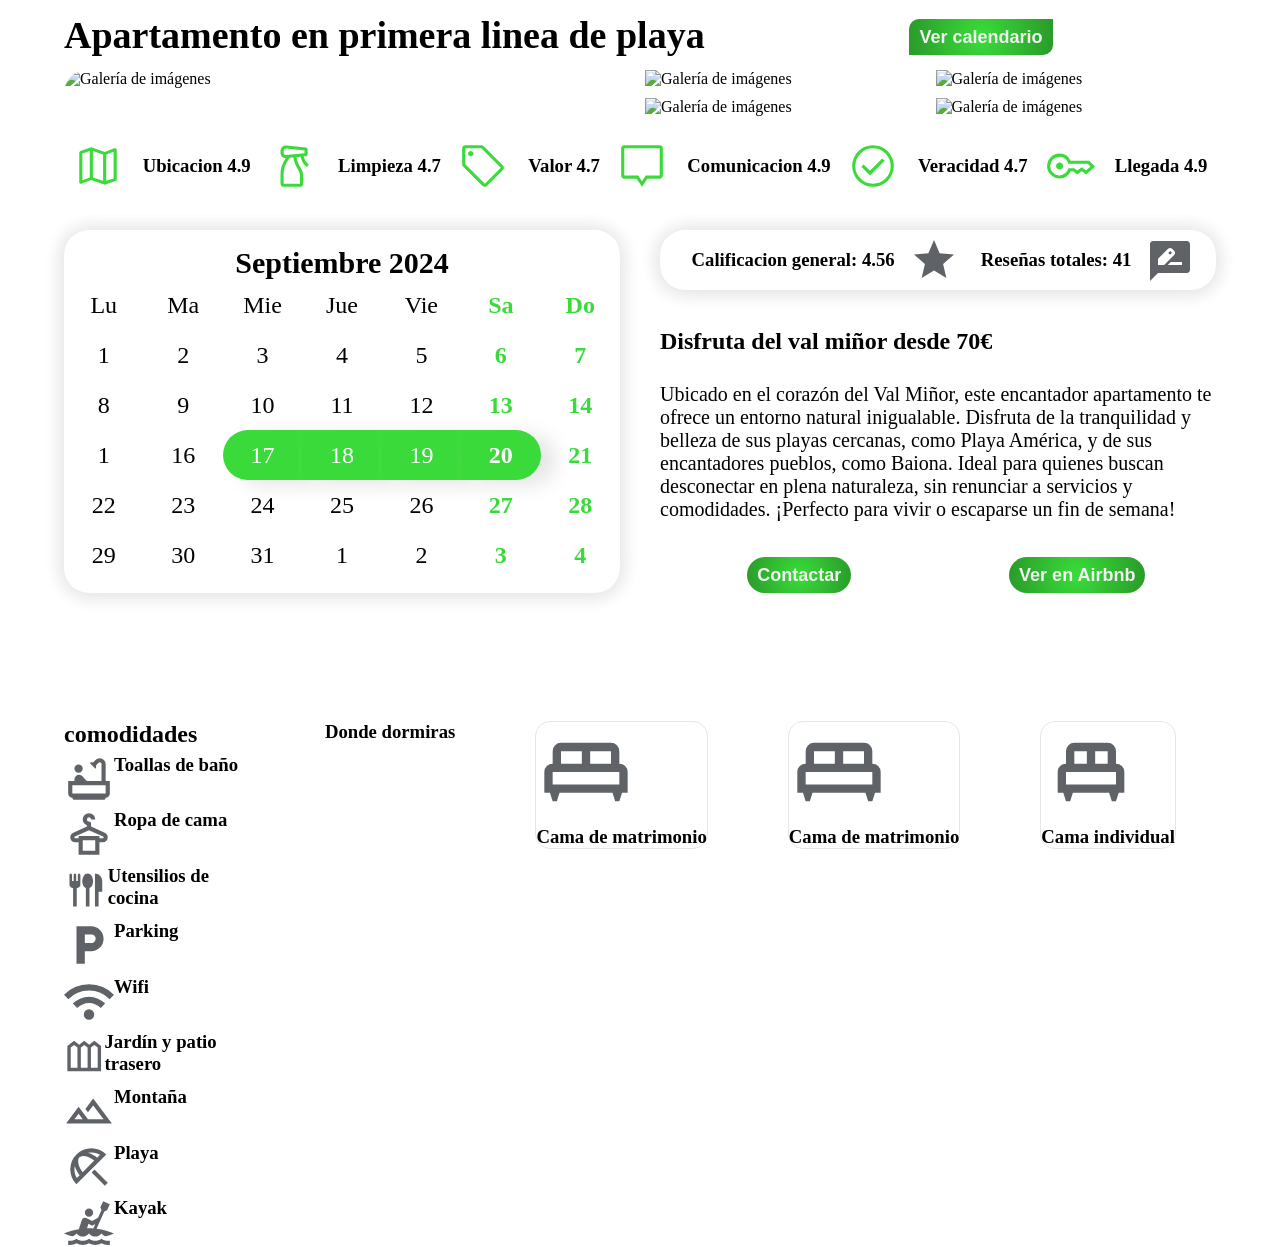
==== main.html @ 30005e89 "primer commit" ====
<!DOCTYPE html>
<html lang="en">
<head>
    <meta charset="UTF-8">
    <meta name="viewport" content="width=device-width, initial-scale=1.0">
    <link rel="stylesheet" href="./styles.css">
    <script src="./index.js"></script>
    <title>Apartamento en primera linea de playa</title>
</head>
<body>



    <nav>

        <h1>Apartamento en primera linea de playa</h1> 
        <button><a href="#calendario">Ver calendario</a></button>
    
    </nav>




    <div class="contenedor">
        <figure class="imagen-grande">
          <img id="imagen-principal" src="../Proyectos/ProyectosPropios/webpiso/imagenes/Panoramica.png" alt="Galería de imágenes" />
        </figure>
        <figure>
          <img src="../Proyectos/ProyectosPropios/webpiso/imagenes/Habitacion1.jpg" alt="Galería de imágenes" />
        </figure>
        <figure>
          <img id="imagen-arriba-derecha" src="../Proyectos/ProyectosPropios/webpiso/imagenes/Habitacion2.png" alt="Galería de imágenes" />
        </figure>
        <figure>
          <img src="../Proyectos/ProyectosPropios/webpiso/imagenes/Habitacion3.png" alt="Galería de imágenes" />
        </figure>
        <figure>
          <img id="imagen-abajo-derecha" src="../Proyectos/ProyectosPropios/webpiso/imagenes/Salon.png" alt="Galería de imágenes" />
        </figure>
      </div>
      



    <div id="valoraciones">
        <div><svg height="50px" viewBox="0 -960 960 960" width="50px" fill="#39DA39"><path d="m612-120-263-93-179 71q-17 9-33.5-1T120-173v-558q0-13 7.5-23t19.5-15l202-71 263 92 178-71q17-8 33.5 1.5T840-788v565q0 11-7.5 19T814-192l-202 72Zm-34-75v-505l-196-66v505l196 66Zm60 0 142-47v-512l-142 54v505Zm-458-12 142-54v-505l-142 47v512Zm458-493v505-505Zm-316-66v505-505Z"/></svg>
            <h3>Ubicacion 4.9</h3></div>  
        <div><svg height="50px" viewBox="0 -960 960 960" width="50px" fill="#39DA39"><path d="M300-80q-24 0-42-18t-18-42v-185q0-81 24-156.5T342-631q-45 2-73.5-27.5T240-728v-48q0-45 34.5-74t76.5-25l377 40q16 2 24.5 15.5T761-795v86q0 17-9 27.5T728-669l-44 4q9 49 36 88.5t60 64.5l-30 50q-46-26-79.5-82.5T624-659l-77 9q8 60 31 113.5T637-426q19 29 28.5 66.5T675-286v146q0 24-18 42t-42 18H300Zm1-696v48q0 20 15.5 30.5T349-690l352-37v-51l-352-37q-17-2-32.5 8.5T301-776Zm-1 636h315v-146q0-27-7-54.5T587-392q-41-69-63.5-122T487-644l-68 7-31 44q-45 63-66.5 128T300-325v185Zm0 0h315-315Z"/></svg>
            <h3>Limpieza  4.7</h3></div>
        <div><svg height="50px" viewBox="0 -960 960 960" width="50px" fill="#39DA39"><path d="M863-404 557-97q-9 8.5-20.25 12.75T514.25-80Q503-80 492-84.5T472-97L98-472q-8-8-13-18.96-5-10.95-5-23.04v-306q0-24.75 17.63-42.38Q115.25-880 140-880h307q12.07 0 23.39 4.87Q481.7-870.25 490-862l373 373q9.39 9 13.7 20.25 4.3 11.25 4.3 22.5t-4.5 22.75Q872-412 863-404ZM516-138l306-307-375-375H140v304l376 378ZM245-664q21 0 36.5-15.5T297-716q0-21-15.5-36.5T245-768q-21 0-36.5 15.5T193-716q0 21 15.5 36.5T245-664Zm236 185Z"/></svg>
            <h3>Valor 4.7</h3></div>
        <div><svg height="50px" viewBox="0 -960 960 960" width="50px" fill="#39DA39"><path d="M480-80 376-237H140q-24.75 0-42.37-17.63Q80-272.25 80-297v-523q0-24.75 17.63-42.38Q115.25-880 140-880h680q24.75 0 42.38 17.62Q880-844.75 880-820v523q0 24.75-17.62 42.37Q844.75-237 820-237H584L480-80Zm0-108 72-109h268v-523H140v523h268l72 109Zm0-371Z"/></svg>
            <h3>Comunicacion 4.9</h3></div>
        <div><svg height="50px" viewBox="0 -960 960 960" width="50px" fill="#39DA39"><path d="m421-298 283-283-46-45-237 237-120-120-45 45 165 166Zm59 218q-82 0-155-31.5t-127.5-86Q143-252 111.5-325T80-480q0-83 31.5-156t86-127Q252-817 325-848.5T480-880q83 0 156 31.5T763-763q54 54 85.5 127T880-480q0 82-31.5 155T763-197.5q-54 54.5-127 86T480-80Zm0-60q142 0 241-99.5T820-480q0-142-99-241t-241-99q-141 0-240.5 99T140-480q0 141 99.5 240.5T480-140Zm0-340Z"/></svg>
            <h3>Veracidad 4.7</h3></div>
        <div><svg height="50px" viewBox="0 -960 960 960" width="50px" fill="#39DA39"><path d="M280-412q-28 0-48-20t-20-48q0-28 20-48t48-20q28 0 48 20t20 48q0 28-20 48t-48 20Zm0 172q-100 0-170-70T40-480q0-100 70-170t170-70q72 0 126 34t85 103h356l113 113-167 153-88-64-88 64-75-60h-51q-25 60-78.5 98.5T280-240Zm0-60q58 0 107-38.5t63-98.5h114l54 45 88-63 82 62 85-79-51-51H450q-12-56-60-96.5T280-660q-75 0-127.5 52.5T100-480q0 75 52.5 127.5T280-300Z"/></svg>
            <h3>Llegada 4.9</h3></div>
    </div>

    
    



    <article>

     
     
            
      <div id="calendario">
        <h3>Septiembre 2024</h3>

        <div id="grid-calendario">
          
            <p>Lu</p>
            <p>Ma</p>
            <p>Mie</p>
            <p>Jue</p>
            <p>Vie</p>
            <p style="color: #39DA39; font-weight: bold;">Sa</p>
            <p style="color: #39DA39; font-weight: bold;">Do</p>

            <p>1</p>
            <p>2</p>
            <p>3</p>
            <p>4</p>
            <p>5</p>
            <p style="color: #39DA39; font-weight: bold;">6</p>
            <p style="color: #39DA39; font-weight: bold;">7</p>

            <p>8</p>
            <p>9</p>
            <p>10</p>
            <p>11</p>
            <p>12</p>
            <p style="color: #39DA39; font-weight: bold;">13</p>
            <p style="color: #39DA39; font-weight: bold;">14</p>

            <p>1</p>
            <p>16</p>
            <p id="reserva-inicio" style="color: #ffffff;">17</p>
            <p id="reserva" style="color: #ffffff;">18</p>
            <p id="reserva" style="color: #ffffff;">19</p>
            <p id="reserva-final" style="color: #ffffff; font-weight: bold;">20</p>
            <p style="color: #39DA39; font-weight: bold;">21</p>

            <p>22</p>
            <p>23</p>
            <p>24</p>
            <p>25</p>
            <p>26</p>
            <p style="color: #39DA39; font-weight: bold;">27</p>
            <p style="color: #39DA39; font-weight: bold;">28</p>

            <p>29</p>
            <p>30</p>
            <p>31</p>
            <p>1</p>
            <p>2</p>
            <p style="color: #39DA39; font-weight: bold;">3</p>
            <p style="color: #39DA39; font-weight: bold;">4</p>


        </div>
      </div>

      <div id="valoracion-texto-botones">


        <div id="valoracion-general">
          <div id="estrellas"><h3>Calificacion general: 4.56</h3><svg xmlns="http://www.w3.org/2000/svg" height="48px" viewBox="0 -960 960 960" width="48px" fill="#5f6368"><path d="m233-120 65-281L80-590l288-25 112-265 112 265 288 25-218 189 65 281-247-149-247 149Z"/></svg></div>
          <div id ="reseñas"><h3>Reseñas totales: 41</h3><svg id="bajar-3px" xmlns="http://www.w3.org/2000/svg" height="48px" viewBox="0 -960 960 960" width="48px" fill="#5f6368"><path d="M240-400h123l199-200q9-9 13.5-20.5T580-643q0-11-4-22t-13-20l-37-37q-9-9-20-13.5t-23-4.5q-11 0-22 4t-20 13L240-523v123Zm280-243-37 39-38-38 38-38 37 37Zm-85 243h285v-60H495l-60 60ZM80-80v-740q0-24 18-42t42-18h680q24 0 42 18t18 42v520q0 24-18 42t-42 18H240L80-80Z"/></svg></div>
        </div>
       
      
        <div id="texto-botones">
        <h2>Disfruta del val miñor desde 70€</h2>

          <p>Ubicado en el corazón del Val Miñor, este encantador apartamento te ofrece un entorno natural inigualable. 
           Disfruta de la tranquilidad y belleza de sus playas cercanas, como Playa América, y de sus encantadores pueblos,
           como Baiona. Ideal para quienes buscan desconectar en plena naturaleza, sin renunciar a servicios y comodidades. 
           ¡Perfecto para vivir o escaparse un fin de semana!
          </p>

          <div class="botones-de-contacto"><button id="contactar">Contactar </button>
            <button id="airbnb">Ver en Airbnb</button>
          </div>
        </div>
      </div>
      </article>

      <article>
        <div id="contenedor-comodidades">

          <h2>comodidades</h2>

        <div class="comodidades"><svg xmlns="http://www.w3.org/2000/svg" height="50px" viewBox="0 -960 960 960" width="50px" fill="#5f6368"><path d="M280-600q-33 0-56.5-23.5T200-680q0-33 23.5-56.5T280-760q33 0 56.5 23.5T360-680q0 33-23.5 56.5T280-600ZM200-80q-17 0-28.5-11.5T160-120q-33 0-56.5-23.5T80-200v-240h120v-30q0-38 26-64t64-26q20 0 37 8t31 22l56 62q8 8 15.5 15t16.5 13h274v-326q0-14-10-24t-24-10q-6 0-11.5 2.5T664-790l-50 50q5 17 2 33.5T604-676L494-788q14-9 30-11.5t32 3.5l50-50q16-16 36.5-25t43.5-9q48 0 81 33t33 81v326h80v240q0 33-23.5 56.5T800-120q0 17-11.5 28.5T760-80H200Zm-40-120h640v-160H160v160Zm0 0h640-640Z"/></svg>
          <h3>Toallas de baño</h3></div>
        <div class="comodidades">
          <svg xmlns="http://www.w3.org/2000/svg" height="50px" viewBox="0 -960 960 960" width="50px" fill="#5f6368"><path d="M280-80v-240h-64q-40 0-68-28t-28-68q0-29 16-53.5t42-36.5l262-116v-26q-36-13-58-43.5T360-760q0-50 35-85t85-35q50 0 85 35t35 85h-80q0-17-11.5-28.5T480-800q-17 0-28.5 11.5T440-760q0 17 11.5 28.5T480-720t28.5 11.5Q520-697 520-680v58l262 116q26 12 42 36.5t16 53.5q0 40-28 68t-68 28h-64v240H280Zm-64-320h64v-40h400v40h64q7 0 11.5-5t4.5-13q0-5-2.5-8.5T750-432L480-552 210-432q-5 2-7.5 5.5T200-418q0 8 4.5 13t11.5 5Zm144 240h240v-200H360v200Zm0-200h240-240Z"/></svg>
          <h3>Ropa de cama</h3>
        </div>
        <div class="comodidades">
          <svg xmlns="http://www.w3.org/2000/svg" height="50px" viewBox="0 -960 960 960" width="50px" fill="#5f6368"><path d="M200-120v-400q-33 0-56.5-23.5T120-600v-212q0-12 8-20t20-8q12 0 20 8t8 20v132h36v-132q0-12 8-20t20-8q12 0 20 8t8 20v132h36v-132q0-12 8-20t20-8q12 0 20 8t8 20v212q0 33-23.5 56.5T280-520v400h-80Zm280 0v-404q-42-20-61-62.5T400-676q0-63 31.5-113.5T520-840q57 0 88.5 50.5T640-676q0 47-19 89.5T560-524v404h-80Zm200 0v-720q66 0 113 47t47 113v240h-80v320h-80Z"/></svg>
          <h3>Utensilios de cocina</h3>
        </div>
        <div class="comodidades">
        <svg xmlns="http://www.w3.org/2000/svg" height="50px" viewBox="0 -960 960 960" width="50px" fill="#5f6368"><path d="M240-120v-720h280q100 0 170 70t70 170q0 100-70 170t-170 70H400v240H240Zm160-400h128q33 0 56.5-23.5T608-600q0-33-23.5-56.5T528-680H400v160Z"/></svg>
          <h3>Parking</h3>
        </div>
        <div class="comodidades">
        <svg xmlns="http://www.w3.org/2000/svg" height="50px" viewBox="0 -960 960 960" width="50px" fill="#5f6368"><path d="M480-120q-42 0-71-29t-29-71q0-42 29-71t71-29q42 0 71 29t29 71q0 42-29 71t-71 29ZM254-346l-84-86q59-59 138.5-93.5T480-560q92 0 171.5 35T790-430l-84 84q-44-44-102-69t-124-25q-66 0-124 25t-102 69ZM84-516 0-600q92-94 215-147t265-53q142 0 265 53t215 147l-84 84q-77-77-178.5-120.5T480-680q-116 0-217.5 43.5T84-516Z"/></svg>
          <h3>Wifi</h3>
        </div>
        <div class="comodidades">
        <svg xmlns="http://www.w3.org/2000/svg" height="50px" viewBox="0 -960 960 960" width="50px" fill="#5f6368"><path d="M80-120v-600l160-120 120 90 120-90 120 90 120-90 160 120v600H80Zm80-80h160v-480l-80-60-80 60v480Zm240 0h160v-480l-80-60-80 60v480Zm240 0h160v-480l-80-60-80 60v480Z"/></svg>
          <h3>Jardín y patio trasero</h3>
        </div>
        <div class="comodidades">
        <svg xmlns="http://www.w3.org/2000/svg" height="50px" viewBox="0 -960 960 960" width="50px" fill="#5f6368"><path d="m40-240 240-320 180 240h300L560-586 460-454l-50-66 150-200 360 480H40Zm521-80Zm-361 0h160l-80-107-80 107Zm0 0h160-160Z"/></svg>
          <h3>Montaña</h3>
        </div>
        <div class="comodidades">
        <svg xmlns="http://www.w3.org/2000/svg" height="50px" viewBox="0 -960 960 960" width="50px" fill="#5f6368"><path d="M784-120 530-374l56-56 254 254-56 56Zm-546-28q-60-60-89-135t-29-153q0-78 29-152t89-134q60-60 134.5-89.5T525-841q78 0 152.5 29.5T812-722L238-148Zm8-122 54-54q-16-21-30.5-43T243-411q-12-22-21-44t-16-43q-11 59-1.5 118T246-270Zm112-110 222-224q-43-33-86.5-53.5t-81.5-28q-38-7.5-68.5-2.5T296-666q-17 18-22 48.5t2.5 69q7.5 38.5 28 81.5t53.5 87Zm278-280 56-54q-53-32-112-42t-118 2q22 7 44 16t44 20.5q22 11.5 43.5 26T636-660Z"/></svg>
          <h3>Playa</h3>
        </div>
        <div class="comodidades">
        <svg xmlns="http://www.w3.org/2000/svg" height="50px" viewBox="0 -960 960 960" width="50px" fill="#5f6368"><path d="M80-40v-80h40q32 0 62-10t58-30q28 20 58 30t62 10q32 0 62.5-10t57.5-30q28 20 58 30t62 10q32 0 62.5-10t57.5-30q27 20 57.5 30t62.5 10h40v80h-40q-31 0-61-7.5T720-70q-29 15-59 22.5T600-40q-31 0-61-7.5T480-70q-29 15-59 22.5T360-40q-31 0-61-7.5T240-70q-29 15-59 22.5T120-40H80Zm280-160q-36 0-67-17t-53-43q-17 18-37.5 32.5T157-205q-41-11-83-26T0-260q54-23 132-47t153-36l54-167q11-34 41.5-45t57.5 3l102 52 113-60 66-148-20-53 53-119 128 57-53 119-53 20-148 334q93 11 186.5 38T960-260q-29 13-73.5 28.5T803-205q-25-7-45.5-21.5T720-260q-22 26-53 43t-67 17q-36 0-67-17t-53-43q-22 26-53 43t-67 17Zm203-157 38-85-61 32-70-36-28 86h38q21 0 42 .5t41 2.5Zm-83-223q-33 0-56.5-23.5T400-660q0-33 23.5-56.5T480-740q33 0 56.5 23.5T560-660q0 33-23.5 56.5T480-580Z"/></svg>
          <h3>Kayak</h3>
        </div>

        </div>
        
        <div class="camas">
          <h3>Donde dormiras</h3>
          <div id="cama-1">
            <svg xmlns="http://www.w3.org/2000/svg" height="100px" viewBox="0 -960 960 960" width="100px" fill="#5f6368"><path d="M200-200h-40l-26-80H80v-201q0-33 23.5-56t56.5-23v-120q0-33 23.5-56.5T240-760h480q33 0 56.5 23.5T800-680v120q33 0 56.5 23.5T880-480v200h-54l-26 80h-40l-26-80H226l-26 80Zm320-360h200v-120H520v120Zm-280 0h200v-120H240v120Zm-80 200h640v-120H160v120Zm640 0H160h640Z"/></svg>
            <h3>Cama de matrimonio</h3>
          </div>
          <div id="cama-2">
            <svg xmlns="http://www.w3.org/2000/svg" height="100px" viewBox="0 -960 960 960" width="100px" fill="#5f6368"><path d="M200-200h-40l-26-80H80v-201q0-33 23.5-56t56.5-23v-120q0-33 23.5-56.5T240-760h480q33 0 56.5 23.5T800-680v120q33 0 56.5 23.5T880-480v200h-54l-26 80h-40l-26-80H226l-26 80Zm320-360h200v-120H520v120Zm-280 0h200v-120H240v120Zm-80 200h640v-120H160v120Zm640 0H160h640Z"/></svg>
            <h3>Cama de matrimonio</h3>
          </div>
          <div id="cama-3">
            <svg xmlns="http://www.w3.org/2000/svg" height="100px" viewBox="0 -960 960 960" width="100px" fill="#5f6368"><path d="M280-200h-40l-26-80h-54v-201q0-33 23.5-56t56.5-23v-120q0-33 23.5-56.5T320-760h320q33 0 56.5 23.5T720-680v120q33 0 56.5 23.5T800-480v200h-54l-26 80h-40l-26-80H306l-26 80Zm240-360h120v-120H520v120Zm-200 0h120v-120H320v120Zm-80 200h480v-120H240v120Zm480 0H240h480Z"/></svg>
            <h3>Cama individual</h3>
          </div>
        </div>
      </article>

</body>
</html>
---- styles.css ----
:root {
    --color-verde-principal: #39DA39;
    --color-verde-85-transparencia: rgba(57, 218, 57, 0.85);
    --color-gris-principal: #5F6368;
    --margen-izquierdo: 10%;
    --margen-superior: 1%;
}


* {
    margin: 0;
    padding: 0;
}

html {
    scroll-behavior: smooth;
}

nav {
    display: flex;
}

h1 {
    font-size: 38px;
    margin-top: var(--margen-superior);
    margin-left: 5%;
    margin-right: var(--margen-izquierdo);
}
button {
    color: #F0F0F0;
    position: relative;
    left: 6%;
    border: 0px;
    border-radius: 10px 0 10px 0;
    font-weight: bold;
    font-size: 18px;
    background: radial-gradient(circle at center,#39DA39 5%, #2A9D2A 95%);
    height: 36px;
    padding-left: 10px;
    padding-right: 10px;
    margin-top: 1.5%;
}

a {
    color: inherit; /* Hereda el color del texto */
    text-decoration: none;
}

button:hover {
    cursor: pointer;    
}

.contenedor {
    display: grid;
    grid-template-columns: repeat(4, 1fr); /* 4 columnas de igual ancho */
    grid-template-rows: repeat(2, 1fr);     /* 2 filas de igual altura */
    gap: 10px;                               /* Espacio entre las imágenes */
    width: 90%;                              /* Ocupa todo el ancho disponible */
    margin: var(--margen-superior) auto 1.5%;                      /* Margen superior y centrado */
}

.imagen-grande {
    grid-column: span 2;   /* Ocupa 2 columnas */
    grid-row: span 2;      /* Ocupa 2 filas */
}

#imagen-principal {
    border-radius: 25px 0 0 25px;
}

#imagen-arriba-derecha {
    border-radius: 0 25px 0 0;
}

#imagen-abajo-derecha {
    border-radius: 0 0 25px 0;
}

figure {
    margin: 0;              /* Elimina márgenes predeterminados */
    height: 100%;           /* Asegura que el figure ocupe todo el alto del contenedor */
    display: flex;          /* Asegura que la imagen se centre */
    align-items: center;    /* Centra la imagen verticalmente */
}

img {
    width: 100%;            /* La imagen ocupa todo el ancho del figure */
    height: 100%;           /* La imagen ocupa todo el alto del figure */
    object-fit: cover;      /* Mantiene la proporción de la imagen, recortando si es necesario */
}

#valoraciones, #valoraciones > div {
    display: flex;
    align-items: center;      /* Centra verticalmente */

}

#valoraciones > div > svg {
    margin-right: 20px;

}

#valoraciones {
    width: 90%;
    justify-content: space-around;
    margin-top: 2%;
    margin-left: auto;
    margin-right: auto;
}

article {
    width: 90%;
    display: flex;
    padding-top: 3%;
    margin-left: 5%;
    gap: 40px;

}

#valoracion-texto-botones {
    width: 100%;

}

#valoracion-general {
    display: flex;
    height: 60px;
    padding-left: 20px;
    padding-right: 10px;
    box-shadow: 
    1px 1px 20px #E5E5E5, 
    -1px 1px 20px #E5E5E5;
    border-radius: 25px;
    justify-content: space-around;
}

#estrellas, #reseñas {
    display: flex;
    align-items: center;
}

#estrellas > h3, #reseñas > h3 {
    margin-right: 15px;
}

#bajar-3px {
    margin-top: 3px;
}

#texto-botones {
    margin-top: 7%;
}

#texto-botones > p {
    padding-top: 5%;
}

#texto-botones > p {
    font-size: 20px;
}

.botones-de-contacto{
    width: 100%;
    display: flex;
    justify-content: space-around;
    margin-top: 5%;
    position: relative;
    right: 25px;
}

.botones-de-contacto > button {
    border-radius: 25px;
}

#calendario {
    width: 100%;
    border-radius: 25px;
    box-shadow: 
    1px 1px 20px #E5E5E5, 
    -1px 1px 20px #E5E5E5;
    text-align: center;
}
 
#calendario > h3 {
    font-size: 30px;
    margin-top: 3%;

}

#grid-calendario {
    display: grid;
    height: 75%;
    grid-template-columns: repeat(7, 1fr); /* 4 columnas de igual ancho */
    grid-template-rows: repeat(6, 1fr);     /* 2 filas de igual altura */
}

#grid-calendario p {
    display: flex; /* Activa flexbox */
    align-items: center; /* Centra verticalmente */
    justify-content: center; /* Centra horizontalmente (opcional) */
    height: 50px;
    font-size: 24px;
}

#reserva-inicio {
    border-radius: 25px 0 0 25px;
}

#reserva-final {
    border-radius: 0 25px 25px 0;
}

#reserva-inicio, #reserva, #reserva-final {
    background-color: var(--color-verde-principal);
    box-shadow: 15px 5px 20px #E5E5E5;
}

article:nth-of-type(2) {
    margin-top: 7%;
    margin-left: 5%;
}

.comodidades {
    display: flex;
    margin-top: 3%;
}

.camas {
    display: flex;
    justify-content: space-around;
    width: 100%;
    height: 10%;
}

#cama-1, #cama-2, #cama-3 {
    border: 1px solid #E5E5E5;
    border-radius: 15px;
}
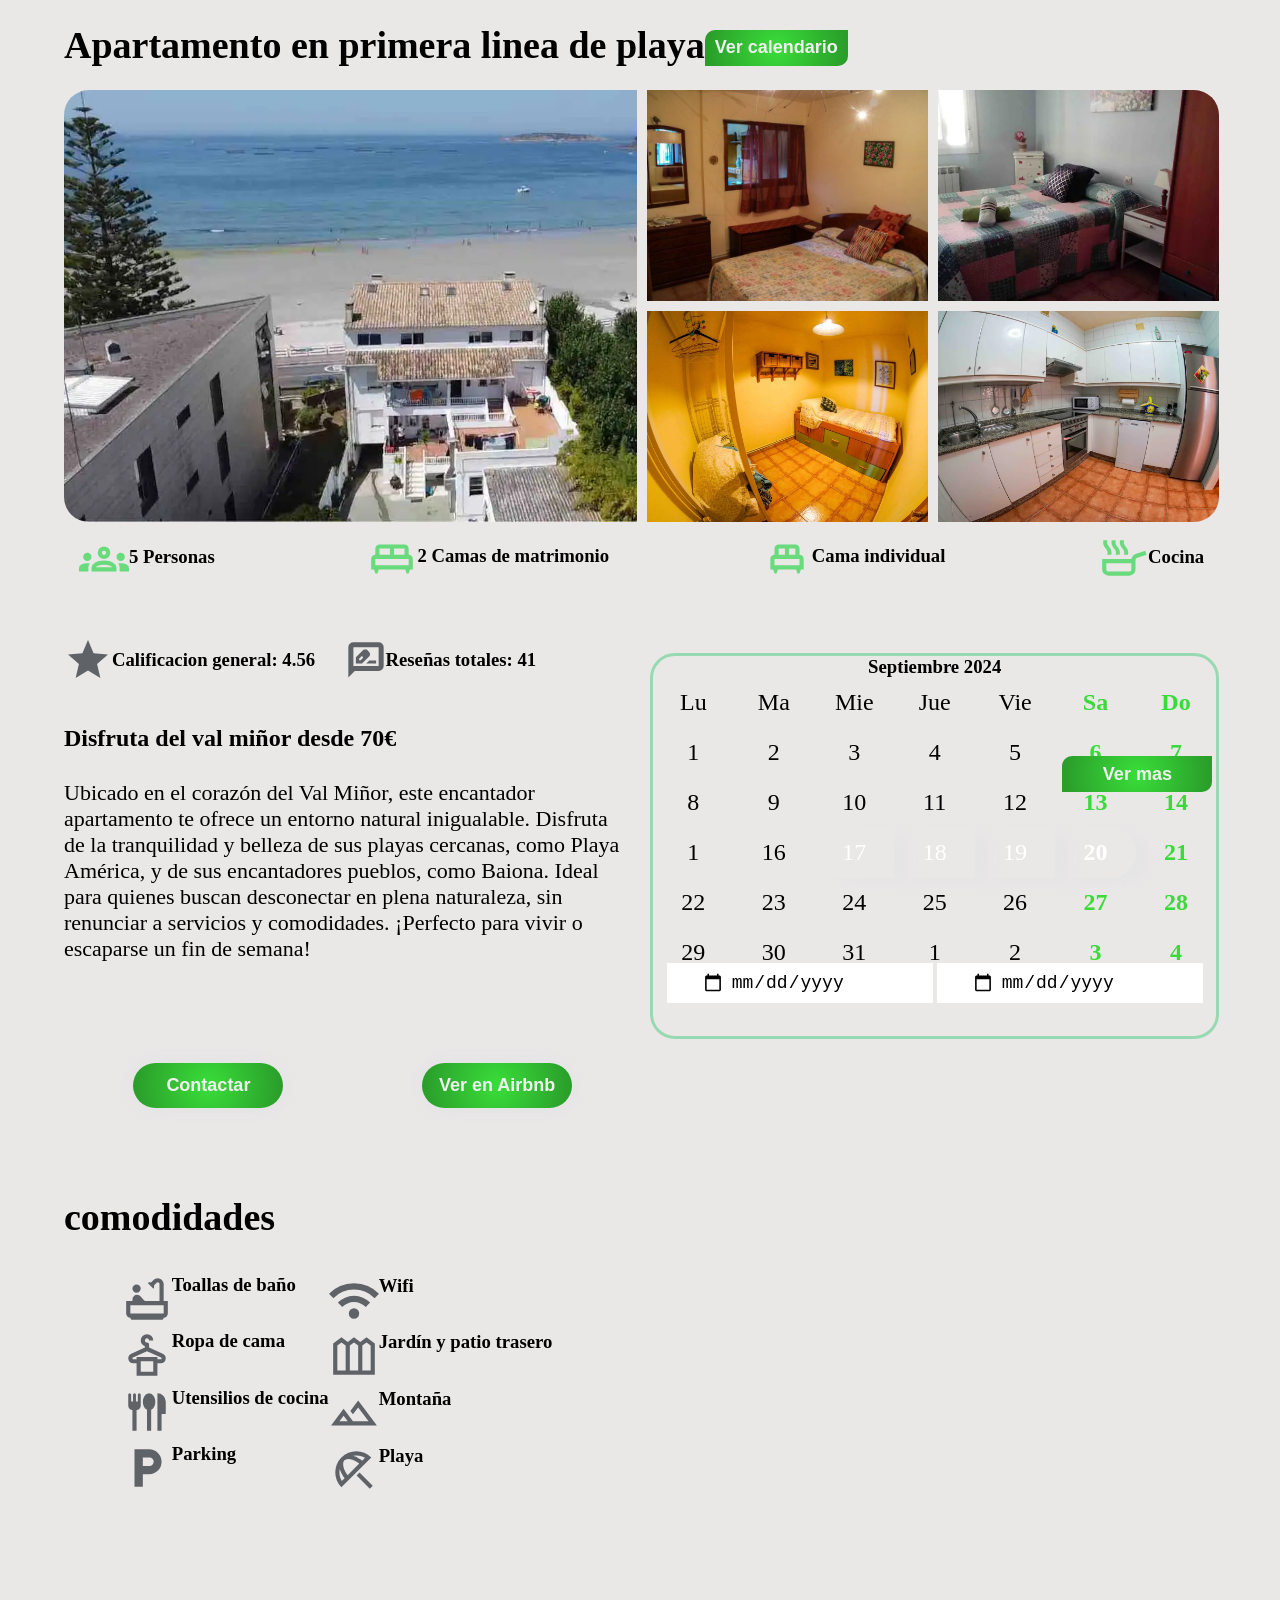
==== commit 1e14e1f7: "estilos completos y js para el lightbox de las imagenes" ====
--- a/main.html
+++ b/main.html
@@ -3,101 +3,134 @@
 <head>
     <meta charset="UTF-8">
     <meta name="viewport" content="width=device-width, initial-scale=1.0">
-    <link rel="stylesheet" href="./styles.css">
-    <script src="./index.js"></script>
+    
+    <link rel="stylesheet" href="lightBox.css">
+
+    <link rel="stylesheet" href="./estilosGenerales.css">
+    <link rel="stylesheet" href="./imagenesContainer.css">
+    <link rel="stylesheet" href="./valoracionGeneral.css">
+    <link rel="stylesheet" href="./contenedorEspacio.css">
+    <link rel="stylesheet" href="./precioTexto.css">
+    <link rel="stylesheet" href="./calednario.css">
+    <link rel="stylesheet" href="./comodidadesFrame.css">
+
+
     <title>Apartamento en primera linea de playa</title>
 </head>
 <body>
 
-
-
-    <nav>
-
-        <h1>Apartamento en primera linea de playa</h1> 
-        <button><a href="#calendario">Ver calendario</a></button>
+<article style="display: block;"> <!-- Etilo en linea para obligar a no coger el estilo deifinido en otro archivo -->
+
+
+  <div class="titulo-boton">
+
+    <h1>Apartamento en primera linea de playa</h1> 
+    <button><a href="#calendario">Ver calendario</a></button>
+
+  </div>
+
+  <div id="light-box">
+    <button id="close-lightbox">X</button>
+    <button id="back"><</button>
+    <button id="next">></button>
+  </div>
+
+  
+  <div class="contenedor-imagenes">
+    <figure class="imagen-grande">
+      <img id="imagen-principal" src="./Images/Panoramica.png" alt="Galería de imágenes" />
+    </figure>
+    <figure>
+      <img src="./Images/Habitacion1.jpg" alt="Galería de imágenes" />
+    </figure>
+    <figure>
+      <img id="imagen-arriba-derecha" src="./Images/Habitacion2.png" alt="Galería de imágenes" />
+    </figure>
+    <figure>
+      <img src="./Images/Habitacion3.png" alt="Galería de imágenes" />
+    </figure>
+    <figure>
+      <img id="imagen-abajo-derecha" src="./Images/Cocina.png" alt="Galería de imágenes" />
+    </figure>
     
-    </nav>
-
-
-
-
-    <div class="contenedor">
-        <figure class="imagen-grande">
-          <img id="imagen-principal" src="../Proyectos/ProyectosPropios/webpiso/imagenes/Panoramica.png" alt="Galería de imágenes" />
-        </figure>
-        <figure>
-          <img src="../Proyectos/ProyectosPropios/webpiso/imagenes/Habitacion1.jpg" alt="Galería de imágenes" />
-        </figure>
-        <figure>
-          <img id="imagen-arriba-derecha" src="../Proyectos/ProyectosPropios/webpiso/imagenes/Habitacion2.png" alt="Galería de imágenes" />
-        </figure>
-        <figure>
-          <img src="../Proyectos/ProyectosPropios/webpiso/imagenes/Habitacion3.png" alt="Galería de imágenes" />
-        </figure>
-        <figure>
-          <img id="imagen-abajo-derecha" src="../Proyectos/ProyectosPropios/webpiso/imagenes/Salon.png" alt="Galería de imágenes" />
-        </figure>
-      </div>
-      
-
-
-
-    <div id="valoraciones">
-        <div><svg height="50px" viewBox="0 -960 960 960" width="50px" fill="#39DA39"><path d="m612-120-263-93-179 71q-17 9-33.5-1T120-173v-558q0-13 7.5-23t19.5-15l202-71 263 92 178-71q17-8 33.5 1.5T840-788v565q0 11-7.5 19T814-192l-202 72Zm-34-75v-505l-196-66v505l196 66Zm60 0 142-47v-512l-142 54v505Zm-458-12 142-54v-505l-142 47v512Zm458-493v505-505Zm-316-66v505-505Z"/></svg>
-            <h3>Ubicacion 4.9</h3></div>  
-        <div><svg height="50px" viewBox="0 -960 960 960" width="50px" fill="#39DA39"><path d="M300-80q-24 0-42-18t-18-42v-185q0-81 24-156.5T342-631q-45 2-73.5-27.5T240-728v-48q0-45 34.5-74t76.5-25l377 40q16 2 24.5 15.5T761-795v86q0 17-9 27.5T728-669l-44 4q9 49 36 88.5t60 64.5l-30 50q-46-26-79.5-82.5T624-659l-77 9q8 60 31 113.5T637-426q19 29 28.5 66.5T675-286v146q0 24-18 42t-42 18H300Zm1-696v48q0 20 15.5 30.5T349-690l352-37v-51l-352-37q-17-2-32.5 8.5T301-776Zm-1 636h315v-146q0-27-7-54.5T587-392q-41-69-63.5-122T487-644l-68 7-31 44q-45 63-66.5 128T300-325v185Zm0 0h315-315Z"/></svg>
-            <h3>Limpieza  4.7</h3></div>
-        <div><svg height="50px" viewBox="0 -960 960 960" width="50px" fill="#39DA39"><path d="M863-404 557-97q-9 8.5-20.25 12.75T514.25-80Q503-80 492-84.5T472-97L98-472q-8-8-13-18.96-5-10.95-5-23.04v-306q0-24.75 17.63-42.38Q115.25-880 140-880h307q12.07 0 23.39 4.87Q481.7-870.25 490-862l373 373q9.39 9 13.7 20.25 4.3 11.25 4.3 22.5t-4.5 22.75Q872-412 863-404ZM516-138l306-307-375-375H140v304l376 378ZM245-664q21 0 36.5-15.5T297-716q0-21-15.5-36.5T245-768q-21 0-36.5 15.5T193-716q0 21 15.5 36.5T245-664Zm236 185Z"/></svg>
-            <h3>Valor 4.7</h3></div>
-        <div><svg height="50px" viewBox="0 -960 960 960" width="50px" fill="#39DA39"><path d="M480-80 376-237H140q-24.75 0-42.37-17.63Q80-272.25 80-297v-523q0-24.75 17.63-42.38Q115.25-880 140-880h680q24.75 0 42.38 17.62Q880-844.75 880-820v523q0 24.75-17.62 42.37Q844.75-237 820-237H584L480-80Zm0-108 72-109h268v-523H140v523h268l72 109Zm0-371Z"/></svg>
-            <h3>Comunicacion 4.9</h3></div>
-        <div><svg height="50px" viewBox="0 -960 960 960" width="50px" fill="#39DA39"><path d="m421-298 283-283-46-45-237 237-120-120-45 45 165 166Zm59 218q-82 0-155-31.5t-127.5-86Q143-252 111.5-325T80-480q0-83 31.5-156t86-127Q252-817 325-848.5T480-880q83 0 156 31.5T763-763q54 54 85.5 127T880-480q0 82-31.5 155T763-197.5q-54 54.5-127 86T480-80Zm0-60q142 0 241-99.5T820-480q0-142-99-241t-241-99q-141 0-240.5 99T140-480q0 141 99.5 240.5T480-140Zm0-340Z"/></svg>
-            <h3>Veracidad 4.7</h3></div>
-        <div><svg height="50px" viewBox="0 -960 960 960" width="50px" fill="#39DA39"><path d="M280-412q-28 0-48-20t-20-48q0-28 20-48t48-20q28 0 48 20t20 48q0 28-20 48t-48 20Zm0 172q-100 0-170-70T40-480q0-100 70-170t170-70q72 0 126 34t85 103h356l113 113-167 153-88-64-88 64-75-60h-51q-25 60-78.5 98.5T280-240Zm0-60q58 0 107-38.5t63-98.5h114l54 45 88-63 82 62 85-79-51-51H450q-12-56-60-96.5T280-660q-75 0-127.5 52.5T100-480q0 75 52.5 127.5T280-300Z"/></svg>
-            <h3>Llegada 4.9</h3></div>
-    </div>
-
+    <button id="btn-ver-imagenes">Ver mas</button>
+  </div>
+  
+  <div class="contenedor-espacio">
+    <div class="espacio">
+      <svg xmlns="http://www.w3.org/2000/svg" height="50px" viewBox="0 -960 960 960" width="50px" ><path d="M0-240v-63q0-43 44-70t116-27q13 0 25 .5t23 2.5q-14 21-21 44t-7 48v65H0Zm240 0v-65q0-32 17.5-58.5T307-410q32-20 76.5-30t96.5-10q53 0 97.5 10t76.5 30q32 20 49 46.5t17 58.5v65H240Zm540 0v-65q0-26-6.5-49T754-397q11-2 22.5-2.5t23.5-.5q72 0 116 26.5t44 70.5v63H780Zm-455-80h311q-10-20-55.5-35T480-370q-55 0-100.5 15T325-320ZM160-440q-33 0-56.5-23.5T80-520q0-34 23.5-57t56.5-23q34 0 57 23t23 57q0 33-23 56.5T160-440Zm640 0q-33 0-56.5-23.5T720-520q0-34 23.5-57t56.5-23q34 0 57 23t23 57q0 33-23 56.5T800-440Zm-320-40q-50 0-85-35t-35-85q0-51 35-85.5t85-34.5q51 0 85.5 34.5T600-600q0 50-34.5 85T480-480Zm0-80q17 0 28.5-11.5T520-600q0-17-11.5-28.5T480-640q-17 0-28.5 11.5T440-600q0 17 11.5 28.5T480-560Zm1 240Zm-1-280Z"/></svg>            
+      <h3>5 Personas</h3>
+    </div>
+    <div class="espacio">
+      <svg xmlns="http://www.w3.org/2000/svg" height="50px" viewBox="0 -960 960 960" width="50px" ><path d="M200-200h-40l-26-80H80v-201q0-33 23.5-56t56.5-23v-120q0-33 23.5-56.5T240-760h480q33 0 56.5 23.5T800-680v120q33 0 56.5 23.5T880-480v200h-54l-26 80h-40l-26-80H226l-26 80Zm320-360h200v-120H520v120Zm-280 0h200v-120H240v120Zm-80 200h640v-120H160v120Zm640 0H160h640Z"/></svg>
+      <h3>2 Camas de matrimonio</h3>
+    </div>
+    <div class="espacio">
+      <svg xmlns="http://www.w3.org/2000/svg" height="50px" viewBox="0 -960 960 960" width="50px" ><path d="M280-200h-40l-26-80h-54v-201q0-33 23.5-56t56.5-23v-120q0-33 23.5-56.5T320-760h320q33 0 56.5 23.5T720-680v120q33 0 56.5 23.5T800-480v200h-54l-26 80h-40l-26-80H306l-26 80Zm240-360h120v-120H520v120Zm-200 0h120v-120H320v120Zm-80 200h480v-120H240v120Zm480 0H240h480Z"/></svg>
+      <h3>Cama individual</h3>
+    </div>
+    <div class="espacio">
+      <svg xmlns="http://www.w3.org/2000/svg" height="50px" viewBox="0 -960 960 960" width="50px" ><path d="M177-560q14-36 4.5-64T149-680q-33-40-43.5-75.5T102-840h78q-8 38-2.5 62t28.5 52q38 46 48.5 81.5t.5 84.5h-78Zm160 0q14-36 5-64t-32-56q-33-40-44-75.5t-4-84.5h78q-8 38-2.5 62t28.5 52q38 46 48.5 81.5t.5 84.5h-78Zm160 0q14-36 5-64t-32-56q-33-40-44-75.5t-4-84.5h78q-8 38-2.5 62t28.5 52q38 46 48.5 81.5t.5 84.5h-78ZM200-160q-50 0-85-35t-35-85v-200h561q5-34 27-59.5t54-36.5l185-62 25 76-185 62q-12 4-19.5 14.5T720-462v182q0 50-35 85t-85 35H200Zm0-80h400q17 0 28.5-11.5T640-280v-120H160v120q0 17 11.5 28.5T200-240Zm200-80Z"/></svg>
+      <h3>Cocina</h3>
+    </div>
+  </div>
+
+</article>
+
+
+<article  >      
+
+  <div id="calendario">
+
+    <div id="valoracion-general-encabezado">
+
+      <div id="valoracion-general">
+        <div id="estrellas">
+          <svg xmlns="http://www.w3.org/2000/svg" height="48px" viewBox="0 -960 960 960" width="48px" ><path d="m233-120 65-281L80-590l288-25 112-265 112 265 288 25-218 189 65 281-247-149-247 149Z"/></svg>
+          <h3>Calificacion general: 4.56</h3>
+        </div>
     
-    
-
-
-
-    <article>
-
-     
-     
-            
-      <div id="calendario">
+        <div id ="reseñas">
+          <svg xmlns="http://www.w3.org/2000/svg" height="40px" viewBox="0 -960 960 960" width="40px" ><path d="M237-396h148l169-169.5q11.5-11.44 16.75-25.22T576-620q0-15.5-5.5-29.25T553.91-675l-37.41-37q-11.58-11.5-25.74-17.25-14.15-5.75-29.59-5.75-14.67 0-28.45 5.75T407.5-713L237-544v148Zm261.5-224.5-37-37 37 37Zm-184 147v-38l64.5-63 18.5 18 18 18.5-63 64.5h-38Zm83-83 18 18.5-36.5-36.5 18.5 18ZM484-396h239v-75H559l-75 75ZM56-61v-723q0-50.94 35.03-85.97T177-905h606q50.94 0 85.97 35.03T904-784v448q0 50.94-35.03 85.97T783-215H210L56-61Zm122.5-275H783v-448H177v450l1.5-2Zm-1.5 0v-448 448Z"/></svg>
+          <h3>Reseñas totales: 41</h3>
+        </div>
+
+
+      <div class="calendario-encabezado">
+
+        
         <h3>Septiembre 2024</h3>
 
+        
         <div id="grid-calendario">
-          
+
+        
             <p>Lu</p>
-            <p>Ma</p>
-            <p>Mie</p>
-            <p>Jue</p>
-            <p>Vie</p>
-            <p style="color: #39DA39; font-weight: bold;">Sa</p>
+           <p>Ma</p>
+                <p>Mie</p>
+           <p>Jue</p>
+              <p>Vie</p>
+           <p style="color: #39DA39; font-weight: bold;">Sa</p>
             <p style="color: #39DA39; font-weight: bold;">Do</p>
 
-            <p>1</p>
+              <p>1</p>
             <p>2</p>
-            <p>3</p>
-            <p>4</p>
+              <p>3</p>
+              <p>4</p>
             <p>5</p>
             <p style="color: #39DA39; font-weight: bold;">6</p>
-            <p style="color: #39DA39; font-weight: bold;">7</p>
+             <p style="color: #39DA39; font-weight: bold;">7</p>
 
             <p>8</p>
             <p>9</p>
             <p>10</p>
-            <p>11</p>
+             <p>11</p>
             <p>12</p>
             <p style="color: #39DA39; font-weight: bold;">13</p>
-            <p style="color: #39DA39; font-weight: bold;">14</p>
+           <p style="color: #39DA39; font-weight: bold;">14</p>
 
             <p>1</p>
-            <p>16</p>
+             <p>16</p>
             <p id="reserva-inicio" style="color: #ffffff;">17</p>
             <p id="reserva" style="color: #ffffff;">18</p>
             <p id="reserva" style="color: #ffffff;">19</p>
@@ -108,33 +141,36 @@
             <p>23</p>
             <p>24</p>
             <p>25</p>
-            <p>26</p>
+           <p>26</p>
             <p style="color: #39DA39; font-weight: bold;">27</p>
-            <p style="color: #39DA39; font-weight: bold;">28</p>
-
-            <p>29</p>
-            <p>30</p>
-            <p>31</p>
-            <p>1</p>
+           <p style="color: #39DA39; font-weight: bold;">28</p>
+
+           <p>29</p>
+           <p>30</p>
+           <p>31</p>
+           <p>1</p>
             <p>2</p>
-            <p style="color: #39DA39; font-weight: bold;">3</p>
-            <p style="color: #39DA39; font-weight: bold;">4</p>
-
-
-        </div>
+           <p style="color: #39DA39; font-weight: bold;">3</p>
+           <p style="color: #39DA39; font-weight: bold;">4</p>
+
+
+        </div>
+
+          
+        <input type="date" name="" id="">
+        <input type="date" name="" id="">
+      
       </div>
-
-      <div id="valoracion-texto-botones">
-
-
-        <div id="valoracion-general">
-          <div id="estrellas"><h3>Calificacion general: 4.56</h3><svg xmlns="http://www.w3.org/2000/svg" height="48px" viewBox="0 -960 960 960" width="48px" fill="#5f6368"><path d="m233-120 65-281L80-590l288-25 112-265 112 265 288 25-218 189 65 281-247-149-247 149Z"/></svg></div>
-          <div id ="reseñas"><h3>Reseñas totales: 41</h3><svg id="bajar-3px" xmlns="http://www.w3.org/2000/svg" height="48px" viewBox="0 -960 960 960" width="48px" fill="#5f6368"><path d="M240-400h123l199-200q9-9 13.5-20.5T580-643q0-11-4-22t-13-20l-37-37q-9-9-20-13.5t-23-4.5q-11 0-22 4t-20 13L240-523v123Zm280-243-37 39-38-38 38-38 37 37Zm-85 243h285v-60H495l-60 60ZM80-80v-740q0-24 18-42t42-18h680q24 0 42 18t18 42v520q0 24-18 42t-42 18H240L80-80Z"/></svg></div>
-        </div>
-       
-      
-        <div id="texto-botones">
-        <h2>Disfruta del val miñor desde 70€</h2>
+    </div>    
+  </div>
+
+
+      <div id="precio-texto">
+
+        <div id="precio-texto-contenedor">
+
+          <h1>Disfruta del val miñor desde 70€</h1>
+
 
           <p>Ubicado en el corazón del Val Miñor, este encantador apartamento te ofrece un entorno natural inigualable. 
            Disfruta de la tranquilidad y belleza de sus playas cercanas, como Playa América, y de sus encantadores pueblos,
@@ -147,66 +183,68 @@
           </div>
         </div>
       </div>
+    </div>
+
+
       </article>
 
-      <article>
+      <article style="display: block;">
+        <h2>comodidades</h2>
+        
+       <div id="comodidades-mapa">
         <div id="contenedor-comodidades">
 
-          <h2>comodidades</h2>
-
-        <div class="comodidades"><svg xmlns="http://www.w3.org/2000/svg" height="50px" viewBox="0 -960 960 960" width="50px" fill="#5f6368"><path d="M280-600q-33 0-56.5-23.5T200-680q0-33 23.5-56.5T280-760q33 0 56.5 23.5T360-680q0 33-23.5 56.5T280-600ZM200-80q-17 0-28.5-11.5T160-120q-33 0-56.5-23.5T80-200v-240h120v-30q0-38 26-64t64-26q20 0 37 8t31 22l56 62q8 8 15.5 15t16.5 13h274v-326q0-14-10-24t-24-10q-6 0-11.5 2.5T664-790l-50 50q5 17 2 33.5T604-676L494-788q14-9 30-11.5t32 3.5l50-50q16-16 36.5-25t43.5-9q48 0 81 33t33 81v326h80v240q0 33-23.5 56.5T800-120q0 17-11.5 28.5T760-80H200Zm-40-120h640v-160H160v160Zm0 0h640-640Z"/></svg>
-          <h3>Toallas de baño</h3></div>
-        <div class="comodidades">
-          <svg xmlns="http://www.w3.org/2000/svg" height="50px" viewBox="0 -960 960 960" width="50px" fill="#5f6368"><path d="M280-80v-240h-64q-40 0-68-28t-28-68q0-29 16-53.5t42-36.5l262-116v-26q-36-13-58-43.5T360-760q0-50 35-85t85-35q50 0 85 35t35 85h-80q0-17-11.5-28.5T480-800q-17 0-28.5 11.5T440-760q0 17 11.5 28.5T480-720t28.5 11.5Q520-697 520-680v58l262 116q26 12 42 36.5t16 53.5q0 40-28 68t-68 28h-64v240H280Zm-64-320h64v-40h400v40h64q7 0 11.5-5t4.5-13q0-5-2.5-8.5T750-432L480-552 210-432q-5 2-7.5 5.5T200-418q0 8 4.5 13t11.5 5Zm144 240h240v-200H360v200Zm0-200h240-240Z"/></svg>
-          <h3>Ropa de cama</h3>
-        </div>
-        <div class="comodidades">
-          <svg xmlns="http://www.w3.org/2000/svg" height="50px" viewBox="0 -960 960 960" width="50px" fill="#5f6368"><path d="M200-120v-400q-33 0-56.5-23.5T120-600v-212q0-12 8-20t20-8q12 0 20 8t8 20v132h36v-132q0-12 8-20t20-8q12 0 20 8t8 20v132h36v-132q0-12 8-20t20-8q12 0 20 8t8 20v212q0 33-23.5 56.5T280-520v400h-80Zm280 0v-404q-42-20-61-62.5T400-676q0-63 31.5-113.5T520-840q57 0 88.5 50.5T640-676q0 47-19 89.5T560-524v404h-80Zm200 0v-720q66 0 113 47t47 113v240h-80v320h-80Z"/></svg>
-          <h3>Utensilios de cocina</h3>
-        </div>
-        <div class="comodidades">
-        <svg xmlns="http://www.w3.org/2000/svg" height="50px" viewBox="0 -960 960 960" width="50px" fill="#5f6368"><path d="M240-120v-720h280q100 0 170 70t70 170q0 100-70 170t-170 70H400v240H240Zm160-400h128q33 0 56.5-23.5T608-600q0-33-23.5-56.5T528-680H400v160Z"/></svg>
-          <h3>Parking</h3>
-        </div>
-        <div class="comodidades">
-        <svg xmlns="http://www.w3.org/2000/svg" height="50px" viewBox="0 -960 960 960" width="50px" fill="#5f6368"><path d="M480-120q-42 0-71-29t-29-71q0-42 29-71t71-29q42 0 71 29t29 71q0 42-29 71t-71 29ZM254-346l-84-86q59-59 138.5-93.5T480-560q92 0 171.5 35T790-430l-84 84q-44-44-102-69t-124-25q-66 0-124 25t-102 69ZM84-516 0-600q92-94 215-147t265-53q142 0 265 53t215 147l-84 84q-77-77-178.5-120.5T480-680q-116 0-217.5 43.5T84-516Z"/></svg>
-          <h3>Wifi</h3>
-        </div>
-        <div class="comodidades">
-        <svg xmlns="http://www.w3.org/2000/svg" height="50px" viewBox="0 -960 960 960" width="50px" fill="#5f6368"><path d="M80-120v-600l160-120 120 90 120-90 120 90 120-90 160 120v600H80Zm80-80h160v-480l-80-60-80 60v480Zm240 0h160v-480l-80-60-80 60v480Zm240 0h160v-480l-80-60-80 60v480Z"/></svg>
-          <h3>Jardín y patio trasero</h3>
-        </div>
-        <div class="comodidades">
-        <svg xmlns="http://www.w3.org/2000/svg" height="50px" viewBox="0 -960 960 960" width="50px" fill="#5f6368"><path d="m40-240 240-320 180 240h300L560-586 460-454l-50-66 150-200 360 480H40Zm521-80Zm-361 0h160l-80-107-80 107Zm0 0h160-160Z"/></svg>
-          <h3>Montaña</h3>
-        </div>
-        <div class="comodidades">
-        <svg xmlns="http://www.w3.org/2000/svg" height="50px" viewBox="0 -960 960 960" width="50px" fill="#5f6368"><path d="M784-120 530-374l56-56 254 254-56 56Zm-546-28q-60-60-89-135t-29-153q0-78 29-152t89-134q60-60 134.5-89.5T525-841q78 0 152.5 29.5T812-722L238-148Zm8-122 54-54q-16-21-30.5-43T243-411q-12-22-21-44t-16-43q-11 59-1.5 118T246-270Zm112-110 222-224q-43-33-86.5-53.5t-81.5-28q-38-7.5-68.5-2.5T296-666q-17 18-22 48.5t2.5 69q7.5 38.5 28 81.5t53.5 87Zm278-280 56-54q-53-32-112-42t-118 2q22 7 44 16t44 20.5q22 11.5 43.5 26T636-660Z"/></svg>
-          <h3>Playa</h3>
-        </div>
-        <div class="comodidades">
-        <svg xmlns="http://www.w3.org/2000/svg" height="50px" viewBox="0 -960 960 960" width="50px" fill="#5f6368"><path d="M80-40v-80h40q32 0 62-10t58-30q28 20 58 30t62 10q32 0 62.5-10t57.5-30q28 20 58 30t62 10q32 0 62.5-10t57.5-30q27 20 57.5 30t62.5 10h40v80h-40q-31 0-61-7.5T720-70q-29 15-59 22.5T600-40q-31 0-61-7.5T480-70q-29 15-59 22.5T360-40q-31 0-61-7.5T240-70q-29 15-59 22.5T120-40H80Zm280-160q-36 0-67-17t-53-43q-17 18-37.5 32.5T157-205q-41-11-83-26T0-260q54-23 132-47t153-36l54-167q11-34 41.5-45t57.5 3l102 52 113-60 66-148-20-53 53-119 128 57-53 119-53 20-148 334q93 11 186.5 38T960-260q-29 13-73.5 28.5T803-205q-25-7-45.5-21.5T720-260q-22 26-53 43t-67 17q-36 0-67-17t-53-43q-22 26-53 43t-67 17Zm203-157 38-85-61 32-70-36-28 86h38q21 0 42 .5t41 2.5Zm-83-223q-33 0-56.5-23.5T400-660q0-33 23.5-56.5T480-740q33 0 56.5 23.5T560-660q0 33-23.5 56.5T480-580Z"/></svg>
-          <h3>Kayak</h3>
-        </div>
-
-        </div>
-        
-        <div class="camas">
-          <h3>Donde dormiras</h3>
-          <div id="cama-1">
-            <svg xmlns="http://www.w3.org/2000/svg" height="100px" viewBox="0 -960 960 960" width="100px" fill="#5f6368"><path d="M200-200h-40l-26-80H80v-201q0-33 23.5-56t56.5-23v-120q0-33 23.5-56.5T240-760h480q33 0 56.5 23.5T800-680v120q33 0 56.5 23.5T880-480v200h-54l-26 80h-40l-26-80H226l-26 80Zm320-360h200v-120H520v120Zm-280 0h200v-120H240v120Zm-80 200h640v-120H160v120Zm640 0H160h640Z"/></svg>
-            <h3>Cama de matrimonio</h3>
-          </div>
-          <div id="cama-2">
-            <svg xmlns="http://www.w3.org/2000/svg" height="100px" viewBox="0 -960 960 960" width="100px" fill="#5f6368"><path d="M200-200h-40l-26-80H80v-201q0-33 23.5-56t56.5-23v-120q0-33 23.5-56.5T240-760h480q33 0 56.5 23.5T800-680v120q33 0 56.5 23.5T880-480v200h-54l-26 80h-40l-26-80H226l-26 80Zm320-360h200v-120H520v120Zm-280 0h200v-120H240v120Zm-80 200h640v-120H160v120Zm640 0H160h640Z"/></svg>
-            <h3>Cama de matrimonio</h3>
-          </div>
-          <div id="cama-3">
-            <svg xmlns="http://www.w3.org/2000/svg" height="100px" viewBox="0 -960 960 960" width="100px" fill="#5f6368"><path d="M280-200h-40l-26-80h-54v-201q0-33 23.5-56t56.5-23v-120q0-33 23.5-56.5T320-760h320q33 0 56.5 23.5T720-680v120q33 0 56.5 23.5T800-480v200h-54l-26 80h-40l-26-80H306l-26 80Zm240-360h120v-120H520v120Zm-200 0h120v-120H320v120Zm-80 200h480v-120H240v120Zm480 0H240h480Z"/></svg>
-            <h3>Cama individual</h3>
-          </div>
-        </div>
+          <div>
+          <div class="comodidades"><svg xmlns="http://www.w3.org/2000/svg" height="50px" viewBox="0 -960 960 960" width="50px" fill="#5f6368"><path d="M280-600q-33 0-56.5-23.5T200-680q0-33 23.5-56.5T280-760q33 0 56.5 23.5T360-680q0 33-23.5 56.5T280-600ZM200-80q-17 0-28.5-11.5T160-120q-33 0-56.5-23.5T80-200v-240h120v-30q0-38 26-64t64-26q20 0 37 8t31 22l56 62q8 8 15.5 15t16.5 13h274v-326q0-14-10-24t-24-10q-6 0-11.5 2.5T664-790l-50 50q5 17 2 33.5T604-676L494-788q14-9 30-11.5t32 3.5l50-50q16-16 36.5-25t43.5-9q48 0 81 33t33 81v326h80v240q0 33-23.5 56.5T800-120q0 17-11.5 28.5T760-80H200Zm-40-120h640v-160H160v160Zm0 0h640-640Z"/></svg>
+            <h3>Toallas de baño</h3>
+          </div>
+          <div class="comodidades">
+            <svg xmlns="http://www.w3.org/2000/svg" height="50px" viewBox="0 -960 960 960" width="50px" fill="#5f6368"><path d="M280-80v-240h-64q-40 0-68-28t-28-68q0-29 16-53.5t42-36.5l262-116v-26q-36-13-58-43.5T360-760q0-50 35-85t85-35q50 0 85 35t35 85h-80q0-17-11.5-28.5T480-800q-17 0-28.5 11.5T440-760q0 17 11.5 28.5T480-720t28.5 11.5Q520-697 520-680v58l262 116q26 12 42 36.5t16 53.5q0 40-28 68t-68 28h-64v240H280Zm-64-320h64v-40h400v40h64q7 0 11.5-5t4.5-13q0-5-2.5-8.5T750-432L480-552 210-432q-5 2-7.5 5.5T200-418q0 8 4.5 13t11.5 5Zm144 240h240v-200H360v200Zm0-200h240-240Z"/></svg>
+            <h3>Ropa de cama</h3>
+          </div>
+          <div class="comodidades">
+            <svg xmlns="http://www.w3.org/2000/svg" height="50px" viewBox="0 -960 960 960" width="50px" fill="#5f6368"><path d="M200-120v-400q-33 0-56.5-23.5T120-600v-212q0-12 8-20t20-8q12 0 20 8t8 20v132h36v-132q0-12 8-20t20-8q12 0 20 8t8 20v132h36v-132q0-12 8-20t20-8q12 0 20 8t8 20v212q0 33-23.5 56.5T280-520v400h-80Zm280 0v-404q-42-20-61-62.5T400-676q0-63 31.5-113.5T520-840q57 0 88.5 50.5T640-676q0 47-19 89.5T560-524v404h-80Zm200 0v-720q66 0 113 47t47 113v240h-80v320h-80Z"/></svg>
+            <h3>Utensilios de cocina</h3>
+          </div>
+          <div class="comodidades">
+            <svg xmlns="http://www.w3.org/2000/svg" height="50px" viewBox="0 -960 960 960" width="50px" fill="#5f6368"><path d="M240-120v-720h280q100 0 170 70t70 170q0 100-70 170t-170 70H400v240H240Zm160-400h128q33 0 56.5-23.5T608-600q0-33-23.5-56.5T528-680H400v160Z"/></svg>
+              <h3>Parking</h3>
+            </div>
+          </div>
+        
+          <div>
+            <div class="comodidades">
+              <svg xmlns="http://www.w3.org/2000/svg" height="50px" viewBox="0 -960 960 960" width="50px" fill="#5f6368"><path d="M480-120q-42 0-71-29t-29-71q0-42 29-71t71-29q42 0 71 29t29 71q0 42-29 71t-71 29ZM254-346l-84-86q59-59 138.5-93.5T480-560q92 0 171.5 35T790-430l-84 84q-44-44-102-69t-124-25q-66 0-124 25t-102 69ZM84-516 0-600q92-94 215-147t265-53q142 0 265 53t215 147l-84 84q-77-77-178.5-120.5T480-680q-116 0-217.5 43.5T84-516Z"/></svg>
+              <h3>Wifi</h3>
+            </div>
+            <div class="comodidades">
+            <svg xmlns="http://www.w3.org/2000/svg" height="50px" viewBox="0 -960 960 960" width="50px" fill="#5f6368"><path d="M80-120v-600l160-120 120 90 120-90 120 90 120-90 160 120v600H80Zm80-80h160v-480l-80-60-80 60v480Zm240 0h160v-480l-80-60-80 60v480Zm240 0h160v-480l-80-60-80 60v480Z"/></svg>
+              <h3>Jardín y patio trasero</h3>
+            </div>
+            <div class="comodidades">
+              <svg xmlns="http://www.w3.org/2000/svg" height="50px" viewBox="0 -960 960 960" width="50px" fill="#5f6368"><path d="m40-240 240-320 180 240h300L560-586 460-454l-50-66 150-200 360 480H40Zm521-80Zm-361 0h160l-80-107-80 107Zm0 0h160-160Z"/></svg>
+                <h3>Montaña</h3>
+              </div>
+              <div class="comodidades">
+              <svg xmlns="http://www.w3.org/2000/svg" height="50px" viewBox="0 -960 960 960" width="50px" fill="#5f6368"><path d="M784-120 530-374l56-56 254 254-56 56Zm-546-28q-60-60-89-135t-29-153q0-78 29-152t89-134q60-60 134.5-89.5T525-841q78 0 152.5 29.5T812-722L238-148Zm8-122 54-54q-16-21-30.5-43T243-411q-12-22-21-44t-16-43q-11 59-1.5 118T246-270Zm112-110 222-224q-43-33-86.5-53.5t-81.5-28q-38-7.5-68.5-2.5T296-666q-17 18-22 48.5t2.5 69q7.5 38.5 28 81.5t53.5 87Zm278-280 56-54q-53-32-112-42t-118 2q22 7 44 16t44 20.5q22 11.5 43.5 26T636-660Z"/></svg>
+                <h3>Playa</h3>
+              </div>
+          </div>
+        
+
+        </div>
+        
+        <iframe src="https://www.google.com/maps/embed?pb=!1m14!1m8!1m3!1d2391007.199043378!2d-8.71512040813736!3d42.22956886500603!3m2!1i1024!2i768!4f13.1!3m3!1m2!1s0xd258b4c2518fdd7%3A0x186aa4f6ada2360!2sPlaya%20de%20Madorra!5e1!3m2!1ses!2sie!4v1727046515241!5m2!1ses!2sie" 
+        width="600" 
+        height="450" 
+        style="border:0;" 
+        allowfullscreen="" 
+        loading="lazy" 
+        referrerpolicy="no-referrer-when-downgrade"></iframe>       
+      </div> 
+         
       </article>
+      <script src="./lightbox.js"></script>
 
 </body>
 </html>
--- a/estilosGenerales.css
+++ b/estilosGenerales.css
@@ -0,0 +1,56 @@
+
+* {
+    margin: 0;
+    padding: 0;
+}
+
+
+html {
+    scroll-behavior: smooth;
+}
+
+body {
+    padding-left: 5%;
+    background-color: rgba(212, 206, 206, 0.479);
+}
+
+.titulo-boton {
+    display: flex;
+    margin-bottom: 2%;
+    align-items: center;
+}
+
+.titulo-boton h1 {
+    font-size: 38px;
+    margin-top: 2%;
+}
+
+button {
+    color: #F0F0F0;
+    border: 0px;
+    border-radius: 10px 0 10px 0;
+    font-weight: bold;
+    font-size: 18px;
+    background: radial-gradient(circle at center,#39DA39 5%, #2A9D2A 95%);
+    height: 36px;
+    padding-left: 10px;
+    padding-right: 10px;
+    margin-top: 2.5%;
+}
+
+a {
+    color: inherit; 
+    text-decoration: none;
+}
+
+button:hover {
+    cursor: pointer;    
+}
+
+
+article {
+    width: 95%;
+    display: flex;
+    gap: 40px;
+
+}
--- a/imagenesContainer.css
+++ b/imagenesContainer.css
@@ -0,0 +1,37 @@
+.contenedor-imagenes {
+    display: grid;
+    grid-template-columns: repeat(4, 1fr); 
+    grid-template-rows: repeat(2, 1fr);     
+    gap: 10px;                              
+    width: 100%;                              
+}
+
+.imagen-grande {
+    grid-column: span 2;  
+    grid-row: span 2;      
+}
+
+#imagen-principal {
+    border-radius: 25px 0 0 25px;
+}
+
+#imagen-arriba-derecha {
+    border-radius: 0 25px 0 0;
+}
+
+#imagen-abajo-derecha {
+    border-radius: 0 0 25px 0;
+}
+
+figure {
+    margin: 0;              /* Elimina márgenes predeterminados */
+    height: 100%;           /* Asegura que el figure ocupe todo el alto del contenedor */
+    display: flex;          /* Asegura que la imagen se centre */
+    align-items: center;    /* Centra la imagen verticalmente */
+}
+
+img {
+    width: 100%;            /* La imagen ocupa todo el ancho del figure */
+    height: 100%;           /* La imagen ocupa todo el alto del figure */
+    object-fit: cover;      /* Mantiene la proporción de la imagen, recortando si es necesario */
+}
--- a/valoracionGeneral.css
+++ b/valoracionGeneral.css
@@ -0,0 +1,27 @@
+#valoracion-general-encabezado{
+    display: flex;
+    align-items: center;
+    width: 100%;
+    margin-top: 2%;
+    align-items: center;
+    justify-content: space-between;
+    color: black;
+    
+}
+
+#valoracion-general {
+    display: flex;
+    height: 60px;
+    width: 100%;
+}
+
+#estrellas, #reseñas {
+    display: flex;
+    align-items: center;
+    fill: rgb(95, 99, 104);
+    width: 25%;
+}
+
+#estrellas > h3, #reseñas > h3 {
+    margin-right: 15px;
+}
--- a/contenedorEspacio.css
+++ b/contenedorEspacio.css
@@ -0,0 +1,21 @@
+.contenedor-espacio {
+    display: flex;
+    justify-content: space-between;
+    width: 100%;
+    height: 10%;
+    margin-top: 1%;
+    margin-bottom: 2%;
+}
+
+.espacio {
+    display: flex;
+    align-items: center;
+    padding: 0 15px;
+}
+
+.espacio svg path {
+    fill: #69db7c;
+}
+.espacio h3 {
+    margin-bottom: 2.5%;
+}
--- a/precioTexto.css
+++ b/precioTexto.css
@@ -0,0 +1,34 @@
+#precio-texto {
+    display: flex;
+    gap: 10px;
+    width: 100%;
+    margin-top: 3%;
+}
+
+#precio-texto-contenedor {
+    width: 50%;
+}
+
+#precio-texto-contenedor p {
+    margin-top: 5%;
+    padding-right: 2%;
+    font-size: 22px;
+}
+
+.botones-de-contacto{
+    width: 100%;
+    display: flex;
+    justify-content: space-around;
+    margin-top: 15%;
+    margin-bottom: 15%;
+    right: 25px;
+}
+
+.botones-de-contacto > button {
+    border-radius: 25px;
+    width: 150px;
+    height: 45px;
+    box-shadow: 
+    5px 5px 20px #E5E5E5, 
+    -5px -5px 20px #E5E5E5;
+}
--- a/calednario.css
+++ b/calednario.css
@@ -0,0 +1,62 @@
+ 
+#calendario > h3 {
+    font-size: 30px;
+    margin-top: 3%;
+
+}
+
+.calendario-encabezado {
+    width: 50%;
+    height: 380px;
+    margin-top: 2%;
+    margin-left: 2%;
+    border-radius: 25px;
+    text-align: center;
+    border: 3px solid #3cca7779;
+}
+
+input {
+    padding: 0;
+  font-size: 18px;
+  border: none;
+  padding: 8px;
+  width: 250px; /* Ajustar el ancho */
+  cursor: pointer;
+  text-align: center;
+}
+
+input[type="date"]::-webkit-calendar-picker-indicator {
+    position: relative;
+    right: 200px;
+    font-size: 20px;
+    cursor: pointer;
+  }
+
+#grid-calendario {
+
+    display: grid;
+    height: 75%;
+    grid-template-columns: repeat(7, 1fr); 
+    grid-template-rows: repeat(6, 1fr);     
+}
+
+#grid-calendario p {
+    display: flex; /* Activa flexbox */
+    align-items: center; /* Centra verticalmente */
+    justify-content: center; /* Centra horizontalmente (opcional) */
+    height: 50px;
+    font-size: 24px;
+}
+
+#reserva-inicio {
+    border-radius: 25px 0 0 25px;
+}
+
+#reserva-final {
+    border-radius: 0 25px 25px 0;
+}
+
+#reserva-inicio, #reserva, #reserva-final {
+    background-color: var(--color-verde-principal);
+    box-shadow: 15px 5px 20px #E5E5E5;
+}
--- a/comodidadesFrame.css
+++ b/comodidadesFrame.css
@@ -0,0 +1,27 @@
+.comodidades {
+    display: flex;
+    margin-top: 3%;
+}
+
+
+
+#comodidades-mapa {
+    display: flex;
+    justify-content: space-between;
+    margin-top: 2.5%;
+    margin-bottom: 15%;
+}
+
+#contenedor-comodidades {
+    display: flex;
+    margin-left: 5%;
+
+}
+
+h2 {
+    font-size: 38px;
+}
+
+iframe {
+    border-radius: 25px;
+}
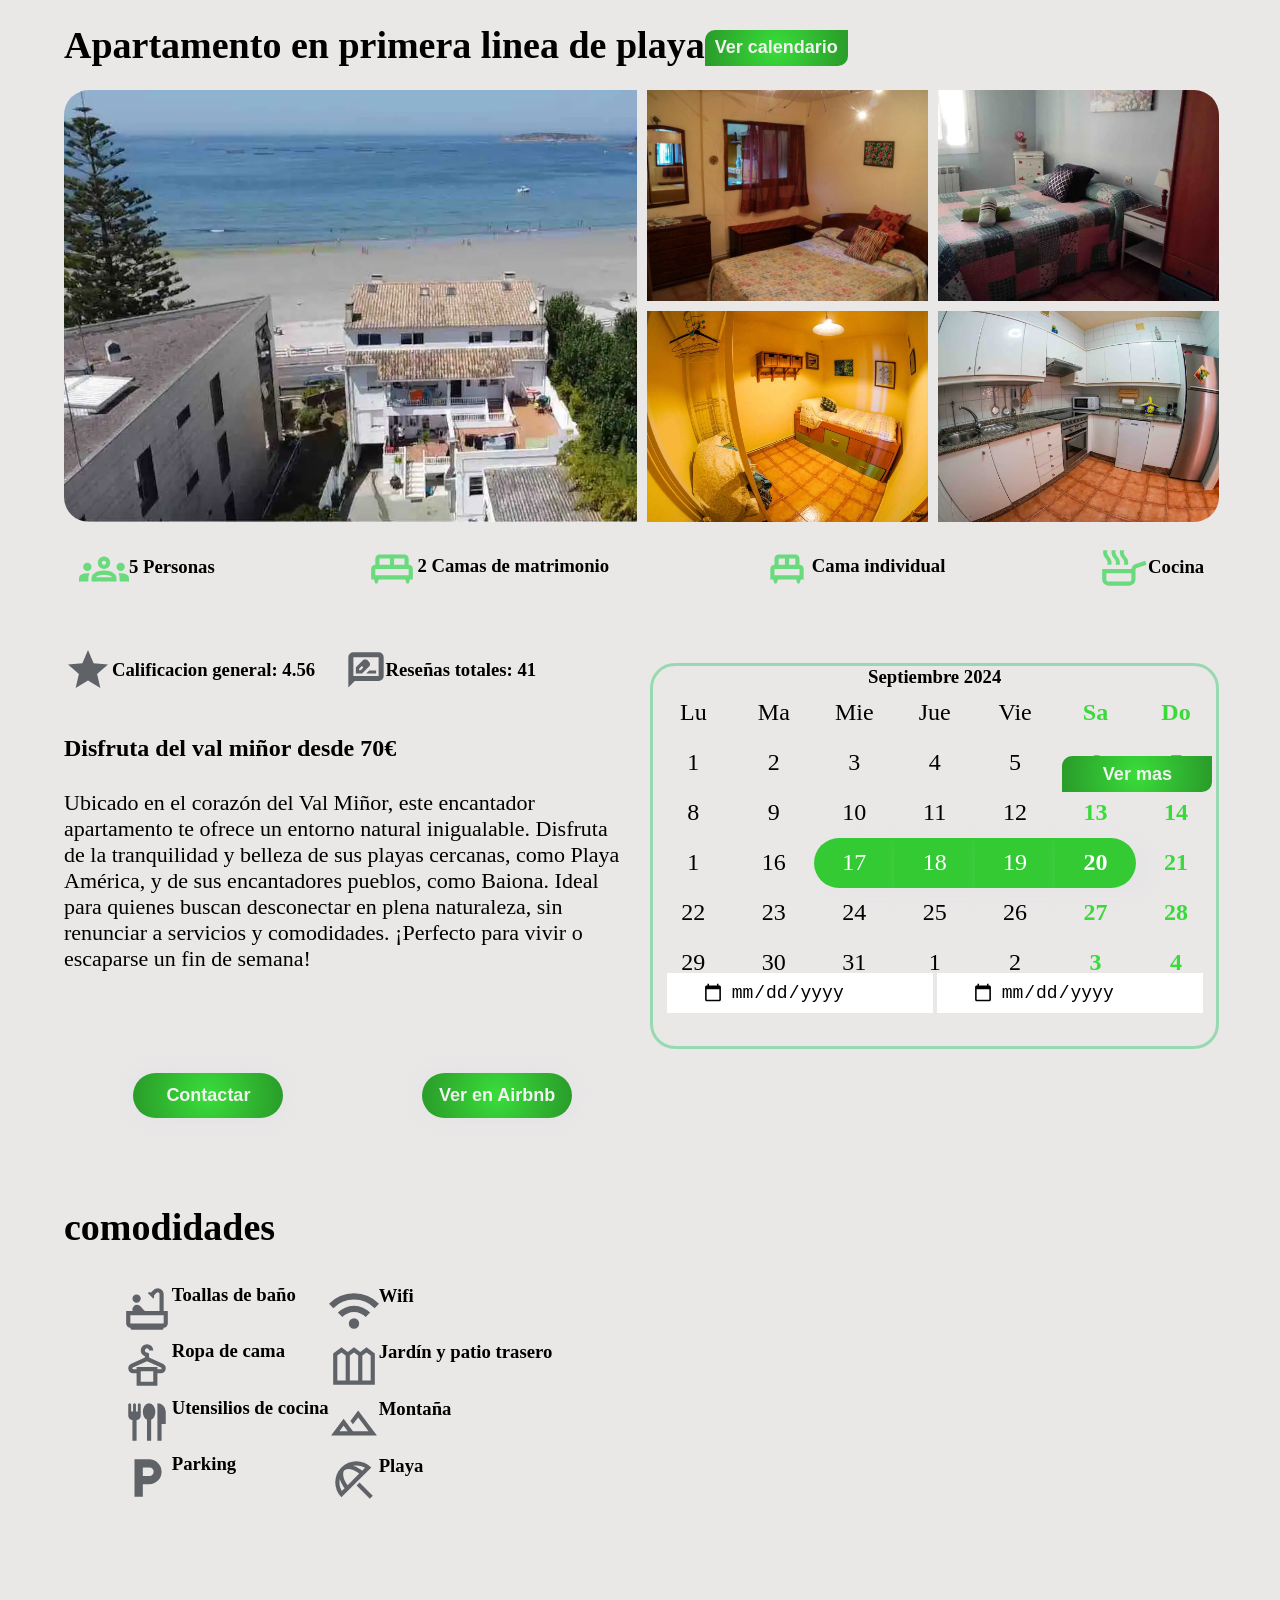
==== commit 0cfe0e92: "el lightbox funciona correctamente excepto cuando al tenerlo abierto haces click fuera de un boton" ====
--- a/main.html
+++ b/main.html
@@ -29,30 +29,43 @@
 
   </div>
 
-  <div id="light-box">
-    <button id="close-lightbox">X</button>
-    <button id="back"><</button>
-    <button id="next">></button>
-  </div>
+  
 
   
   <div class="contenedor-imagenes">
     <figure class="imagen-grande">
-      <img id="imagen-principal" src="./Images/Panoramica.png" alt="Galería de imágenes" />
-    </figure>
-    <figure>
-      <img src="./Images/Habitacion1.jpg" alt="Galería de imágenes" />
-    </figure>
-    <figure>
-      <img id="imagen-arriba-derecha" src="./Images/Habitacion2.png" alt="Galería de imágenes" />
-    </figure>
-    <figure>
-      <img src="./Images/Habitacion3.png" alt="Galería de imágenes" />
-    </figure>
-    <figure>
-      <img id="imagen-abajo-derecha" src="./Images/Cocina.png" alt="Galería de imágenes" />
+      <img id="imagen-principal" src="./Images/Panoramica.png" data-indice="0" alt="Galería de imágenes" />
+    </figure>
+    <figure>
+      <img src="./Images/Habitacion1.jpg" data-indice="1" alt="Galería de imágenes" />
+    </figure>
+    <figure>
+      <img id="imagen-arriba-derecha" data-indice="2" src="./Images/Habitacion2.png" alt="Galería de imágenes" />
+    </figure>
+    <figure>
+      <img src="./Images/Habitacion3.png" data-indice="3" alt="Galería de imágenes" />
+    </figure>
+    <figure>
+      <img id="imagen-abajo-derecha" data-indice="4" src="./Images/Cocina.png" alt="Galería de imágenes" />
     </figure>
     
+    <figure>
+      <img class="hidden" data-indice="4" src="./Images/Comedor1.png" alt="Galería de imágenes" />
+    </figure>
+    <figure>
+      <figure>
+        <img class="hidden" data-indice="4" src="./Images/Comedor2.png" alt="Galería de imágenes" />
+      </figure>
+    </figure>
+      <img class="hidden" data-indice="4" src="./Images/Salon.png" alt="Galería de imágenes" />
+    </figure>
+
+    <div id="light-box">
+      <button id="close-lightbox">X</button>
+      <button id="back"><</button>
+      <button id="next">></button>
+    </div>
+
     <button id="btn-ver-imagenes">Ver mas</button>
   </div>
   
--- a/imagenesContainer.css
+++ b/imagenesContainer.css
@@ -34,4 +34,8 @@
     width: 100%;            /* La imagen ocupa todo el ancho del figure */
     height: 100%;           /* La imagen ocupa todo el alto del figure */
     object-fit: cover;      /* Mantiene la proporción de la imagen, recortando si es necesario */
+}
+
+img:hover {
+    cursor: pointer;
 }
--- a/calednario.css
+++ b/calednario.css
@@ -57,6 +57,6 @@
 }
 
 #reserva-inicio, #reserva, #reserva-final {
-    background-color: var(--color-verde-principal);
+    background-color: #34ca34;
     box-shadow: 15px 5px 20px #E5E5E5;
 }
